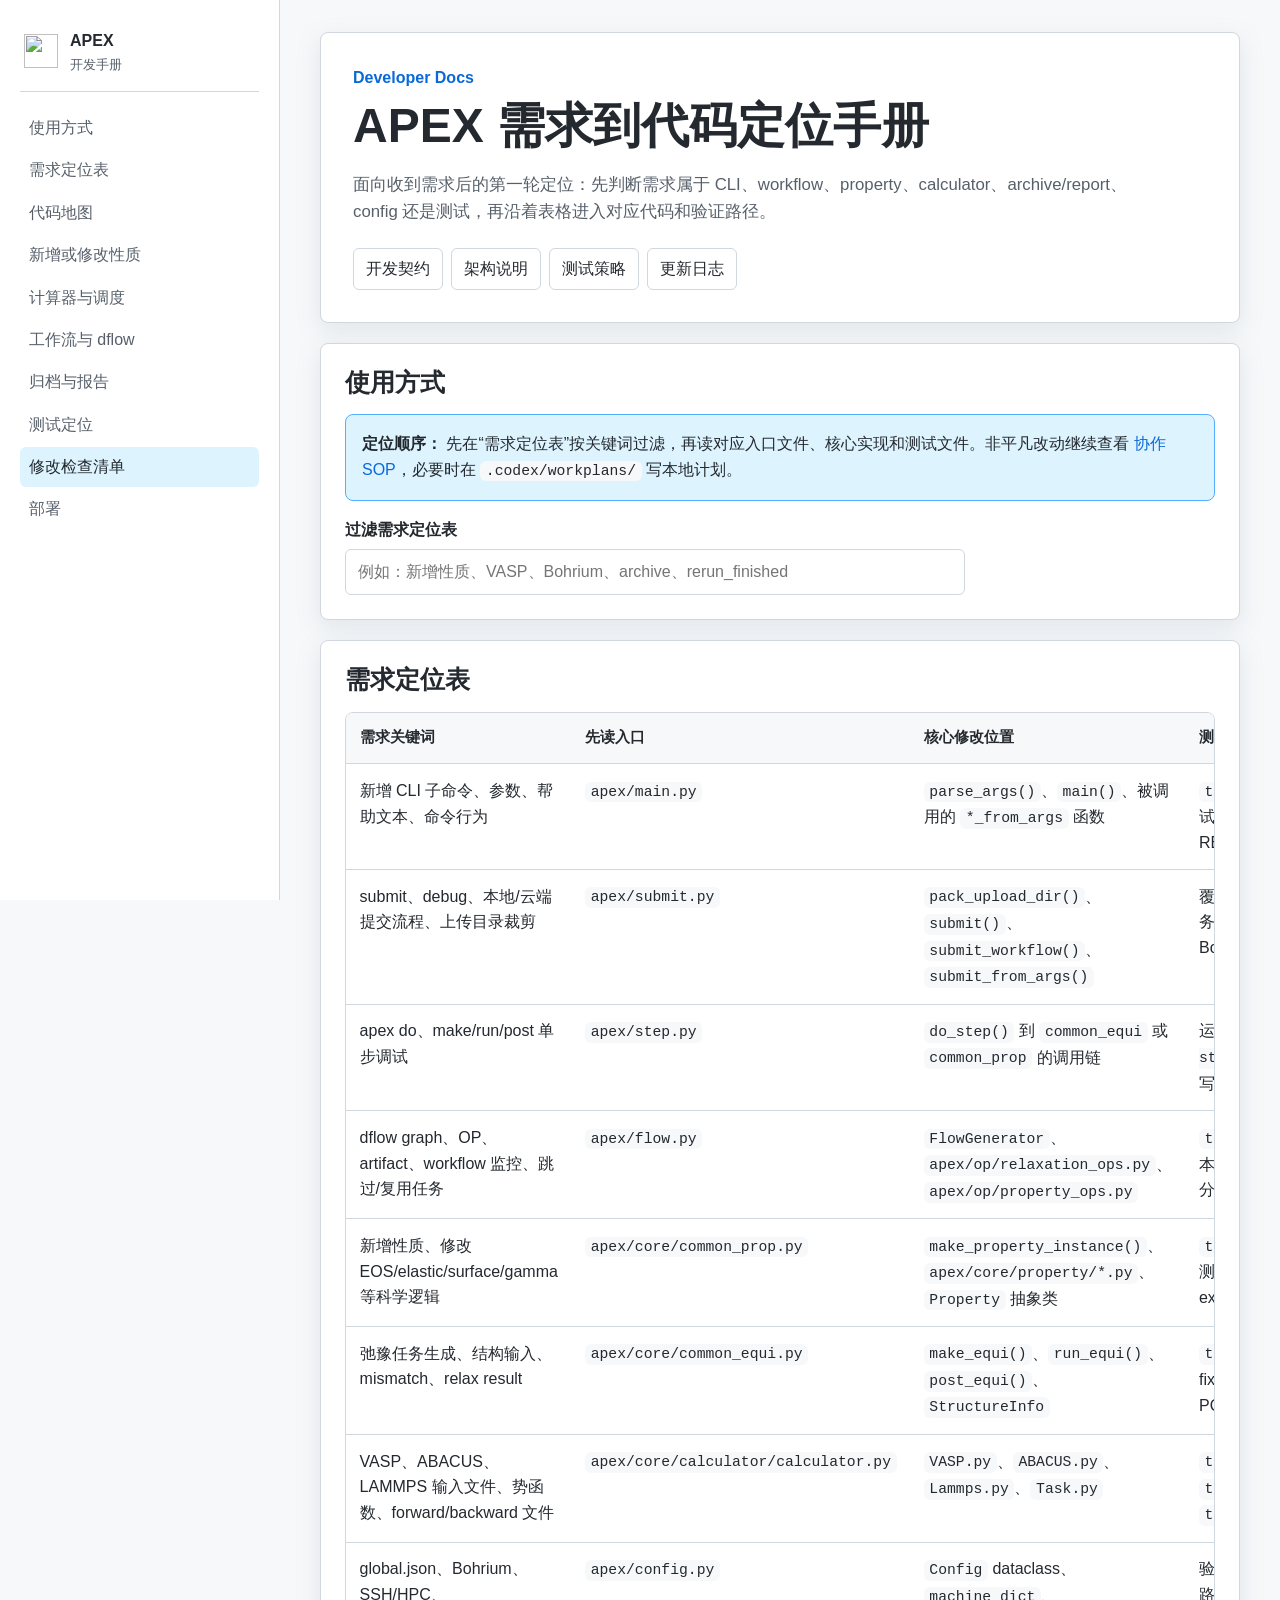
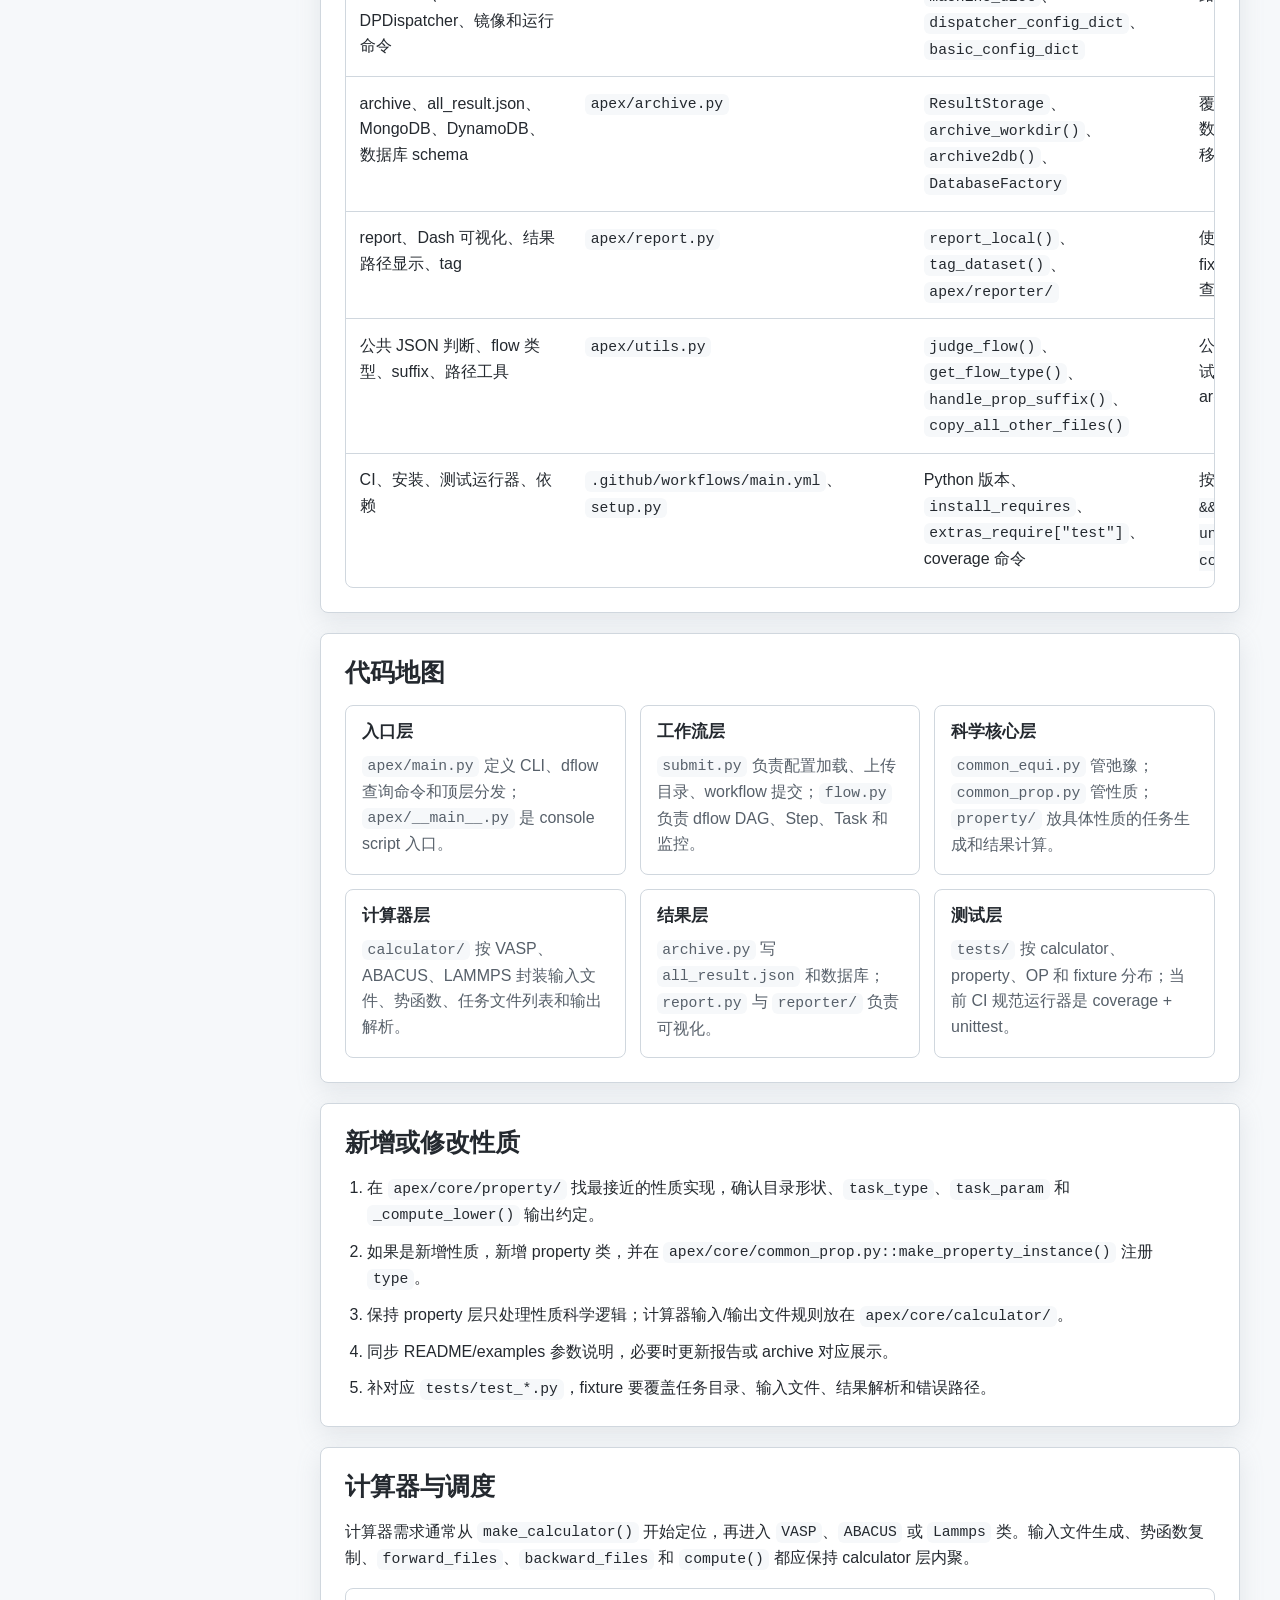
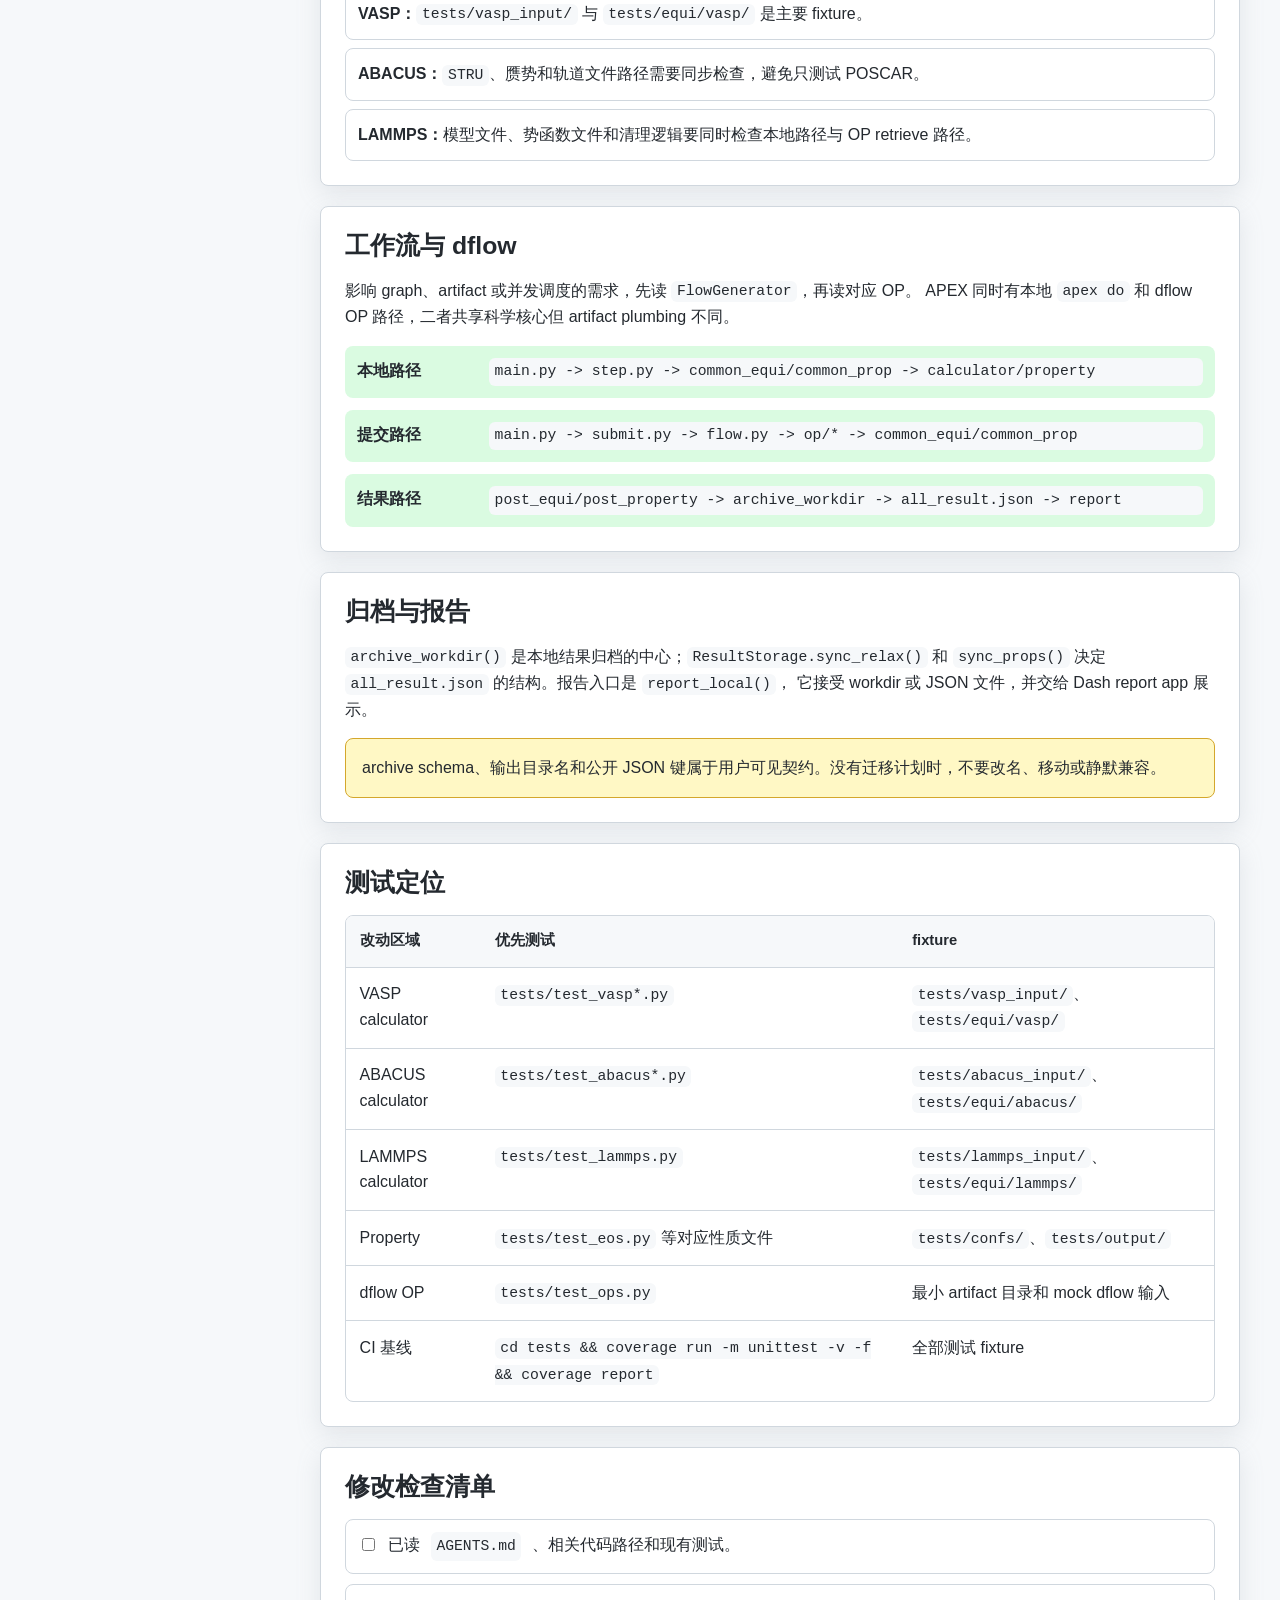
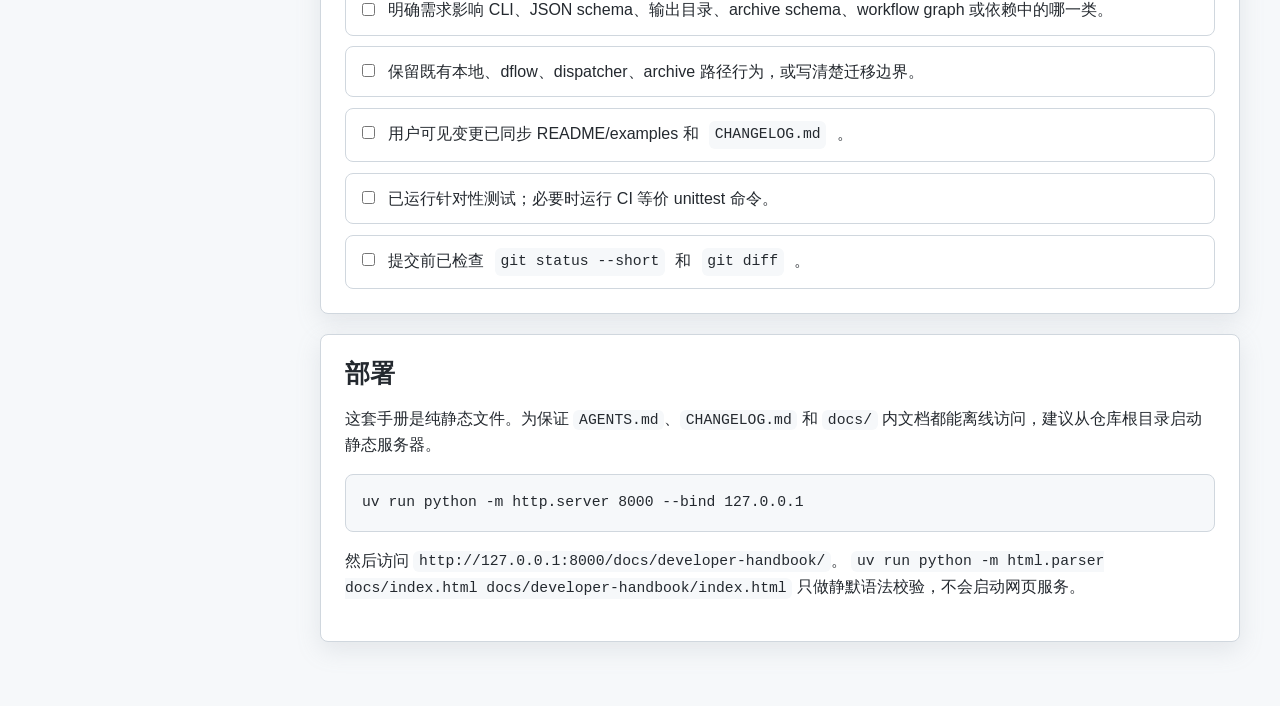
==== docs/developer-handbook/index.html @ 78f1258a "docs: add developer handbook" ====
<!doctype html>
<html lang="zh-CN">
  <head>
    <meta charset="utf-8">
    <meta name="viewport" content="width=device-width, initial-scale=1">
    <title>APEX 开发手册</title>
    <meta name="description" content="面向 APEX 贡献者的需求定位、代码地图和验证手册。">
    <link rel="stylesheet" href="./styles.css">
  </head>
  <body>
    <div class="layout">
      <aside class="sidebar" aria-label="文档导航">
        <a class="brand" href="#top" aria-label="APEX 开发手册首页">
          <img src="../images/logo.png" alt="" class="brand-logo">
          <span>
            <strong>APEX</strong>
            <small>开发手册</small>
          </span>
        </a>
        <nav class="nav">
          <a href="#how-to-use">使用方式</a>
          <a href="#request-router">需求定位表</a>
          <a href="#code-map">代码地图</a>
          <a href="#property-workflow">新增或修改性质</a>
          <a href="#calculator-workflow">计算器与调度</a>
          <a href="#flow-workflow">工作流与 dflow</a>
          <a href="#archive-report">归档与报告</a>
          <a href="#tests">测试定位</a>
          <a href="#change-checklist">修改检查清单</a>
          <a href="#deploy">部署</a>
        </nav>
      </aside>

      <main id="top" class="content">
        <header class="page-header">
          <p class="eyebrow">Developer Docs</p>
          <h1>APEX 需求到代码定位手册</h1>
          <p class="lead">
            面向收到需求后的第一轮定位：先判断需求属于 CLI、workflow、property、calculator、archive/report、
            config 还是测试，再沿着表格进入对应代码和验证路径。
          </p>
          <div class="quick-links" aria-label="常用入口">
            <a href="../../AGENTS.md">开发契约</a>
            <a href="../development/architecture.md">架构说明</a>
            <a href="../development/testing.md">测试策略</a>
            <a href="../../CHANGELOG.md">更新日志</a>
          </div>
        </header>

        <section id="how-to-use" class="section">
          <h2>使用方式</h2>
          <div class="callout">
            <strong>定位顺序：</strong>
            先在“需求定位表”按关键词过滤，再读对应入口文件、核心实现和测试文件。非平凡改动继续查看
            <a href="../development/collaboration-sop.md">协作 SOP</a>，必要时在 <code>.codex/workplans/</code> 写本地计划。
          </div>
          <div class="search-row">
            <label for="router-search">过滤需求定位表</label>
            <input id="router-search" type="search" placeholder="例如：新增性质、VASP、Bohrium、archive、rerun_finished">
          </div>
        </section>

        <section id="request-router" class="section">
          <h2>需求定位表</h2>
          <div class="table-wrap">
            <table id="router-table">
              <thead>
                <tr>
                  <th>需求关键词</th>
                  <th>先读入口</th>
                  <th>核心修改位置</th>
                  <th>测试与证据</th>
                </tr>
              </thead>
              <tbody>
                <tr>
                  <td>新增 CLI 子命令、参数、帮助文本、命令行为</td>
                  <td><code>apex/main.py</code></td>
                  <td><code>parse_args()</code>、<code>main()</code>、被调用的 <code>*_from_args</code> 函数</td>
                  <td><code>tests/</code> 中补解析和行为测试；用户可见变化同步 README 与 CHANGELOG</td>
                </tr>
                <tr>
                  <td>submit、debug、本地/云端提交流程、上传目录裁剪</td>
                  <td><code>apex/submit.py</code></td>
                  <td><code>pack_upload_dir()</code>、<code>submit()</code>、<code>submit_workflow()</code>、<code>submit_from_args()</code></td>
                  <td>覆盖目录形状、跳过已完成任务、上传排除文件；避免真实 Bohrium 除非明确授权</td>
                </tr>
                <tr>
                  <td>apex do、make/run/post 单步调试</td>
                  <td><code>apex/step.py</code></td>
                  <td><code>do_step()</code> 到 <code>common_equi</code> 或 <code>common_prop</code> 的调用链</td>
                  <td>运行前后检查 <code>git status</code>，因为本地步骤可能写入测试 fixture 目录</td>
                </tr>
                <tr>
                  <td>dflow graph、OP、artifact、workflow 监控、跳过/复用任务</td>
                  <td><code>apex/flow.py</code></td>
                  <td><code>FlowGenerator</code>、<code>apex/op/relaxation_ops.py</code>、<code>apex/op/property_ops.py</code></td>
                  <td><code>tests/test_ops.py</code> 以及本地 debug 与 dflow OP 路径分别验证</td>
                </tr>
                <tr>
                  <td>新增性质、修改 EOS/elastic/surface/gamma 等科学逻辑</td>
                  <td><code>apex/core/common_prop.py</code></td>
                  <td><code>make_property_instance()</code>、<code>apex/core/property/*.py</code>、<code>Property</code> 抽象类</td>
                  <td><code>tests/test_*.py</code> 对应性质测试；同步参数文档和 examples</td>
                </tr>
                <tr>
                  <td>弛豫任务生成、结构输入、mismatch、relax result</td>
                  <td><code>apex/core/common_equi.py</code></td>
                  <td><code>make_equi()</code>、<code>run_equi()</code>、<code>post_equi()</code>、<code>StructureInfo</code></td>
                  <td><code>tests/test_*_equi*.py</code>；fixture 需要接近真实 POSCAR/STRU/OUTCAR/log</td>
                </tr>
                <tr>
                  <td>VASP、ABACUS、LAMMPS 输入文件、势函数、forward/backward 文件</td>
                  <td><code>apex/core/calculator/calculator.py</code></td>
                  <td><code>VASP.py</code>、<code>ABACUS.py</code>、<code>Lammps.py</code>、<code>Task.py</code></td>
                  <td><code>tests/test_vasp*.py</code>、<code>tests/test_abacus*.py</code>、<code>tests/test_lammps.py</code></td>
                </tr>
                <tr>
                  <td>global.json、Bohrium、SSH/HPC、DPDispatcher、镜像和运行命令</td>
                  <td><code>apex/config.py</code></td>
                  <td><code>Config</code> dataclass、<code>machine_dict</code>、<code>dispatcher_config_dict</code>、<code>basic_config_dict</code></td>
                  <td>验证配置加载、默认值和错误路径；示例配置只能放占位符</td>
                </tr>
                <tr>
                  <td>archive、all_result.json、MongoDB、DynamoDB、数据库 schema</td>
                  <td><code>apex/archive.py</code></td>
                  <td><code>ResultStorage</code>、<code>archive_workdir()</code>、<code>archive2db()</code>、<code>DatabaseFactory</code></td>
                  <td>覆盖 local archive 和数据库参数分支；schema 改动需要迁移说明</td>
                </tr>
                <tr>
                  <td>report、Dash 可视化、结果路径显示、tag</td>
                  <td><code>apex/report.py</code></td>
                  <td><code>report_local()</code>、<code>tag_dataset()</code>、<code>apex/reporter/</code></td>
                  <td>使用最小 <code>all_result.json</code> fixture 验证；UI 变化需要手动查看</td>
                </tr>
                <tr>
                  <td>公共 JSON 判断、flow 类型、suffix、路径工具</td>
                  <td><code>apex/utils.py</code></td>
                  <td><code>judge_flow()</code>、<code>get_flow_type()</code>、<code>handle_prop_suffix()</code>、<code>copy_all_other_files()</code></td>
                  <td>公共 helper 改动要补交叉测试，避免影响 submit、do、archive 多条路径</td>
                </tr>
                <tr>
                  <td>CI、安装、测试运行器、依赖</td>
                  <td><code>.github/workflows/main.yml</code>、<code>setup.py</code></td>
                  <td>Python 版本、<code>install_requires</code>、<code>extras_require["test"]</code>、coverage 命令</td>
                  <td>按 CI 命令验证：<code>cd tests && coverage run -m unittest -v -f && coverage report</code></td>
                </tr>
              </tbody>
            </table>
          </div>
        </section>

        <section id="code-map" class="section">
          <h2>代码地图</h2>
          <div class="grid">
            <article class="panel">
              <h3>入口层</h3>
              <p><code>apex/main.py</code> 定义 CLI、dflow 查询命令和顶层分发；<code>apex/__main__.py</code> 是 console script 入口。</p>
            </article>
            <article class="panel">
              <h3>工作流层</h3>
              <p><code>submit.py</code> 负责配置加载、上传目录、workflow 提交；<code>flow.py</code> 负责 dflow DAG、Step、Task 和监控。</p>
            </article>
            <article class="panel">
              <h3>科学核心层</h3>
              <p><code>common_equi.py</code> 管弛豫；<code>common_prop.py</code> 管性质；<code>property/</code> 放具体性质的任务生成和结果计算。</p>
            </article>
            <article class="panel">
              <h3>计算器层</h3>
              <p><code>calculator/</code> 按 VASP、ABACUS、LAMMPS 封装输入文件、势函数、任务文件列表和输出解析。</p>
            </article>
            <article class="panel">
              <h3>结果层</h3>
              <p><code>archive.py</code> 写 <code>all_result.json</code> 和数据库；<code>report.py</code> 与 <code>reporter/</code> 负责可视化。</p>
            </article>
            <article class="panel">
              <h3>测试层</h3>
              <p><code>tests/</code> 按 calculator、property、OP 和 fixture 分布；当前 CI 规范运行器是 coverage + unittest。</p>
            </article>
          </div>
        </section>

        <section id="property-workflow" class="section">
          <h2>新增或修改性质</h2>
          <ol class="steps">
            <li>在 <code>apex/core/property/</code> 找最接近的性质实现，确认目录形状、<code>task_type</code>、<code>task_param</code> 和 <code>_compute_lower()</code> 输出约定。</li>
            <li>如果是新增性质，新增 property 类，并在 <code>apex/core/common_prop.py::make_property_instance()</code> 注册 <code>type</code>。</li>
            <li>保持 property 层只处理性质科学逻辑；计算器输入/输出文件规则放在 <code>apex/core/calculator/</code>。</li>
            <li>同步 README/examples 参数说明，必要时更新报告或 archive 对应展示。</li>
            <li>补对应 <code>tests/test_*.py</code>，fixture 要覆盖任务目录、输入文件、结果解析和错误路径。</li>
          </ol>
        </section>

        <section id="calculator-workflow" class="section">
          <h2>计算器与调度</h2>
          <p>
            计算器需求通常从 <code>make_calculator()</code> 开始定位，再进入 <code>VASP</code>、<code>ABACUS</code> 或
            <code>Lammps</code> 类。输入文件生成、势函数复制、<code>forward_files</code>、<code>backward_files</code> 和
            <code>compute()</code> 都应保持 calculator 层内聚。
          </p>
          <div class="note-list">
            <p><strong>VASP：</strong><code>tests/vasp_input/</code> 与 <code>tests/equi/vasp/</code> 是主要 fixture。</p>
            <p><strong>ABACUS：</strong><code>STRU</code>、赝势和轨道文件路径需要同步检查，避免只测试 POSCAR。</p>
            <p><strong>LAMMPS：</strong>模型文件、势函数文件和清理逻辑要同时检查本地路径与 OP retrieve 路径。</p>
          </div>
        </section>

        <section id="flow-workflow" class="section">
          <h2>工作流与 dflow</h2>
          <p>
            影响 graph、artifact 或并发调度的需求，先读 <code>FlowGenerator</code>，再读对应 OP。
            APEX 同时有本地 <code>apex do</code> 和 dflow OP 路径，二者共享科学核心但 artifact plumbing 不同。
          </p>
          <div class="flow-lines">
            <div><span>本地路径</span><code>main.py -> step.py -> common_equi/common_prop -> calculator/property</code></div>
            <div><span>提交路径</span><code>main.py -> submit.py -> flow.py -> op/* -> common_equi/common_prop</code></div>
            <div><span>结果路径</span><code>post_equi/post_property -> archive_workdir -> all_result.json -> report</code></div>
          </div>
        </section>

        <section id="archive-report" class="section">
          <h2>归档与报告</h2>
          <p>
            <code>archive_workdir()</code> 是本地结果归档的中心；<code>ResultStorage.sync_relax()</code> 和
            <code>sync_props()</code> 决定 <code>all_result.json</code> 的结构。报告入口是 <code>report_local()</code>，
            它接受 workdir 或 JSON 文件，并交给 Dash report app 展示。
          </p>
          <div class="callout warning">
            archive schema、输出目录名和公开 JSON 键属于用户可见契约。没有迁移计划时，不要改名、移动或静默兼容。
          </div>
        </section>

        <section id="tests" class="section">
          <h2>测试定位</h2>
          <div class="table-wrap">
            <table>
              <thead>
                <tr>
                  <th>改动区域</th>
                  <th>优先测试</th>
                  <th>fixture</th>
                </tr>
              </thead>
              <tbody>
                <tr>
                  <td>VASP calculator</td>
                  <td><code>tests/test_vasp*.py</code></td>
                  <td><code>tests/vasp_input/</code>、<code>tests/equi/vasp/</code></td>
                </tr>
                <tr>
                  <td>ABACUS calculator</td>
                  <td><code>tests/test_abacus*.py</code></td>
                  <td><code>tests/abacus_input/</code>、<code>tests/equi/abacus/</code></td>
                </tr>
                <tr>
                  <td>LAMMPS calculator</td>
                  <td><code>tests/test_lammps.py</code></td>
                  <td><code>tests/lammps_input/</code>、<code>tests/equi/lammps/</code></td>
                </tr>
                <tr>
                  <td>Property</td>
                  <td><code>tests/test_eos.py</code> 等对应性质文件</td>
                  <td><code>tests/confs/</code>、<code>tests/output/</code></td>
                </tr>
                <tr>
                  <td>dflow OP</td>
                  <td><code>tests/test_ops.py</code></td>
                  <td>最小 artifact 目录和 mock dflow 输入</td>
                </tr>
                <tr>
                  <td>CI 基线</td>
                  <td><code>cd tests && coverage run -m unittest -v -f && coverage report</code></td>
                  <td>全部测试 fixture</td>
                </tr>
              </tbody>
            </table>
          </div>
        </section>

        <section id="change-checklist" class="section">
          <h2>修改检查清单</h2>
          <div class="checklist">
            <label><input type="checkbox"> 已读 <code>AGENTS.md</code>、相关代码路径和现有测试。</label>
            <label><input type="checkbox"> 明确需求影响 CLI、JSON schema、输出目录、archive schema、workflow graph 或依赖中的哪一类。</label>
            <label><input type="checkbox"> 保留既有本地、dflow、dispatcher、archive 路径行为，或写清楚迁移边界。</label>
            <label><input type="checkbox"> 用户可见变更已同步 README/examples 和 <code>CHANGELOG.md</code>。</label>
            <label><input type="checkbox"> 已运行针对性测试；必要时运行 CI 等价 unittest 命令。</label>
            <label><input type="checkbox"> 提交前已检查 <code>git status --short</code> 和 <code>git diff</code>。</label>
          </div>
        </section>

        <section id="deploy" class="section">
          <h2>部署</h2>
          <p>
            这套手册是纯静态文件。为保证 <code>AGENTS.md</code>、<code>CHANGELOG.md</code>
            和 <code>docs/</code> 内文档都能离线访问，建议从仓库根目录启动静态服务器。
          </p>
          <pre><code>uv run python -m http.server 8000 --bind 127.0.0.1</code></pre>
          <p>
            然后访问 <code>http://127.0.0.1:8000/docs/developer-handbook/</code>。
            <code>uv run python -m html.parser docs/index.html docs/developer-handbook/index.html</code>
            只做静默语法校验，不会启动网页服务。
          </p>
        </section>
      </main>
    </div>
    <script src="./app.js"></script>
  </body>
</html>
---- docs/developer-handbook/styles.css ----
:root {
  color-scheme: light;
  --bg: #ffffff;
  --canvas: #f6f8fa;
  --text: #24292f;
  --muted: #57606a;
  --border: #d0d7de;
  --accent: #0969da;
  --accent-soft: #ddf4ff;
  --success-soft: #dafbe1;
  --warning-soft: #fff8c5;
  --code: #f6f8fa;
  --shadow: 0 8px 24px rgba(140, 149, 159, 0.18);
}

* {
  box-sizing: border-box;
}

html {
  scroll-behavior: smooth;
}

body {
  margin: 0;
  font-family: -apple-system, BlinkMacSystemFont, "Segoe UI", "Noto Sans SC", "PingFang SC", sans-serif;
  line-height: 1.6;
  color: var(--text);
  background: var(--canvas);
}

a {
  color: var(--accent);
  text-decoration: none;
}

a:hover {
  text-decoration: underline;
}

code {
  padding: 0.15rem 0.35rem;
  border-radius: 6px;
  font-family: ui-monospace, SFMono-Regular, "SF Mono", Consolas, "Liberation Mono", monospace;
  font-size: 0.92em;
  background: var(--code);
}

pre {
  overflow: auto;
  padding: 1rem;
  border: 1px solid var(--border);
  border-radius: 8px;
  background: var(--code);
}

pre code {
  padding: 0;
  background: transparent;
}

.layout {
  min-height: 100vh;
  display: grid;
  grid-template-columns: 280px minmax(0, 1fr);
}

.sidebar {
  position: sticky;
  top: 0;
  height: 100vh;
  padding: 1.25rem;
  border-right: 1px solid var(--border);
  background: var(--bg);
  overflow-y: auto;
}

.brand {
  display: flex;
  align-items: center;
  gap: 0.75rem;
  padding: 0.5rem 0.25rem 1rem;
  color: var(--text);
}

.brand:hover {
  text-decoration: none;
}

.brand-logo {
  width: 34px;
  height: 34px;
  object-fit: contain;
}

.brand small {
  display: block;
  color: var(--muted);
}

.nav {
  display: grid;
  gap: 0.15rem;
  border-top: 1px solid var(--border);
  padding-top: 1rem;
}

.nav a {
  display: block;
  padding: 0.45rem 0.55rem;
  border-radius: 6px;
  color: var(--muted);
}

.nav a:hover,
.nav a.active {
  color: var(--text);
  text-decoration: none;
  background: var(--accent-soft);
}

.content {
  width: min(1120px, 100%);
  padding: 2rem 2.5rem 4rem;
}

.page-header,
.section {
  border: 1px solid var(--border);
  border-radius: 8px;
  background: var(--bg);
  box-shadow: var(--shadow);
}

.page-header {
  padding: 2rem;
}

.eyebrow {
  margin: 0 0 0.35rem;
  color: var(--accent);
  font-weight: 700;
  letter-spacing: 0;
}

h1,
h2,
h3 {
  margin: 0;
  line-height: 1.25;
  letter-spacing: 0;
}

h1 {
  font-size: clamp(2rem, 4vw, 3rem);
}

h2 {
  font-size: 1.55rem;
  margin-bottom: 1rem;
}

h3 {
  font-size: 1.05rem;
}

.lead {
  max-width: 820px;
  margin: 1rem 0 0;
  color: var(--muted);
  font-size: 1.05rem;
}

.quick-links {
  display: flex;
  flex-wrap: wrap;
  gap: 0.5rem;
  margin-top: 1.35rem;
}

.quick-links a {
  padding: 0.45rem 0.75rem;
  border: 1px solid var(--border);
  border-radius: 6px;
  color: var(--text);
  background: var(--bg);
}

.quick-links a:hover {
  border-color: var(--accent);
  text-decoration: none;
}

.section {
  margin-top: 1.25rem;
  padding: 1.5rem;
}

.callout {
  padding: 1rem;
  border: 1px solid #54aeff;
  border-radius: 8px;
  background: var(--accent-soft);
}

.callout.warning {
  border-color: #d4a72c;
  background: var(--warning-soft);
}

.search-row {
  display: grid;
  gap: 0.45rem;
  max-width: 620px;
  margin-top: 1rem;
}

.search-row label {
  font-weight: 700;
}

.search-row input {
  width: 100%;
  min-height: 42px;
  padding: 0.55rem 0.75rem;
  border: 1px solid var(--border);
  border-radius: 6px;
  font: inherit;
  background: var(--bg);
}

.table-wrap {
  width: 100%;
  overflow-x: auto;
  border: 1px solid var(--border);
  border-radius: 8px;
}

table {
  width: 100%;
  border-collapse: collapse;
  min-width: 780px;
}

th,
td {
  padding: 0.85rem;
  border-bottom: 1px solid var(--border);
  text-align: left;
  vertical-align: top;
}

th {
  font-size: 0.92rem;
  background: #f6f8fa;
}

tbody tr:last-child td {
  border-bottom: 0;
}

tbody tr.hidden {
  display: none;
}

.grid {
  display: grid;
  grid-template-columns: repeat(3, minmax(0, 1fr));
  gap: 0.85rem;
}

.panel {
  padding: 1rem;
  border: 1px solid var(--border);
  border-radius: 8px;
  background: #ffffff;
}

.panel p {
  margin: 0.6rem 0 0;
  color: var(--muted);
}

.steps {
  margin: 0;
  padding-left: 1.4rem;
}

.steps li + li {
  margin-top: 0.65rem;
}

.note-list {
  display: grid;
  gap: 0.5rem;
  margin-top: 1rem;
}

.note-list p {
  margin: 0;
  padding: 0.75rem;
  border: 1px solid var(--border);
  border-radius: 8px;
  background: #ffffff;
}

.flow-lines {
  display: grid;
  gap: 0.75rem;
  margin-top: 1rem;
}

.flow-lines div {
  display: grid;
  grid-template-columns: 120px minmax(0, 1fr);
  gap: 0.75rem;
  align-items: start;
  padding: 0.75rem;
  border-radius: 8px;
  background: var(--success-soft);
}

.flow-lines span {
  font-weight: 700;
}

.checklist {
  display: grid;
  gap: 0.65rem;
}

.checklist label {
  display: flex;
  gap: 0.65rem;
  align-items: flex-start;
  padding: 0.75rem;
  border: 1px solid var(--border);
  border-radius: 8px;
  background: #ffffff;
}

.checklist input {
  margin-top: 0.35rem;
}

@media (max-width: 920px) {
  .layout {
    grid-template-columns: 1fr;
  }

  .sidebar {
    position: static;
    height: auto;
    border-right: 0;
    border-bottom: 1px solid var(--border);
  }

  .nav {
    grid-template-columns: repeat(2, minmax(0, 1fr));
  }

  .content {
    padding: 1rem;
  }

  .grid {
    grid-template-columns: 1fr;
  }

  .flow-lines div {
    grid-template-columns: 1fr;
  }
}

@media (max-width: 560px) {
  .nav {
    grid-template-columns: 1fr;
  }

  .page-header,
  .section {
    padding: 1rem;
  }

  .quick-links {
    display: grid;
  }
}
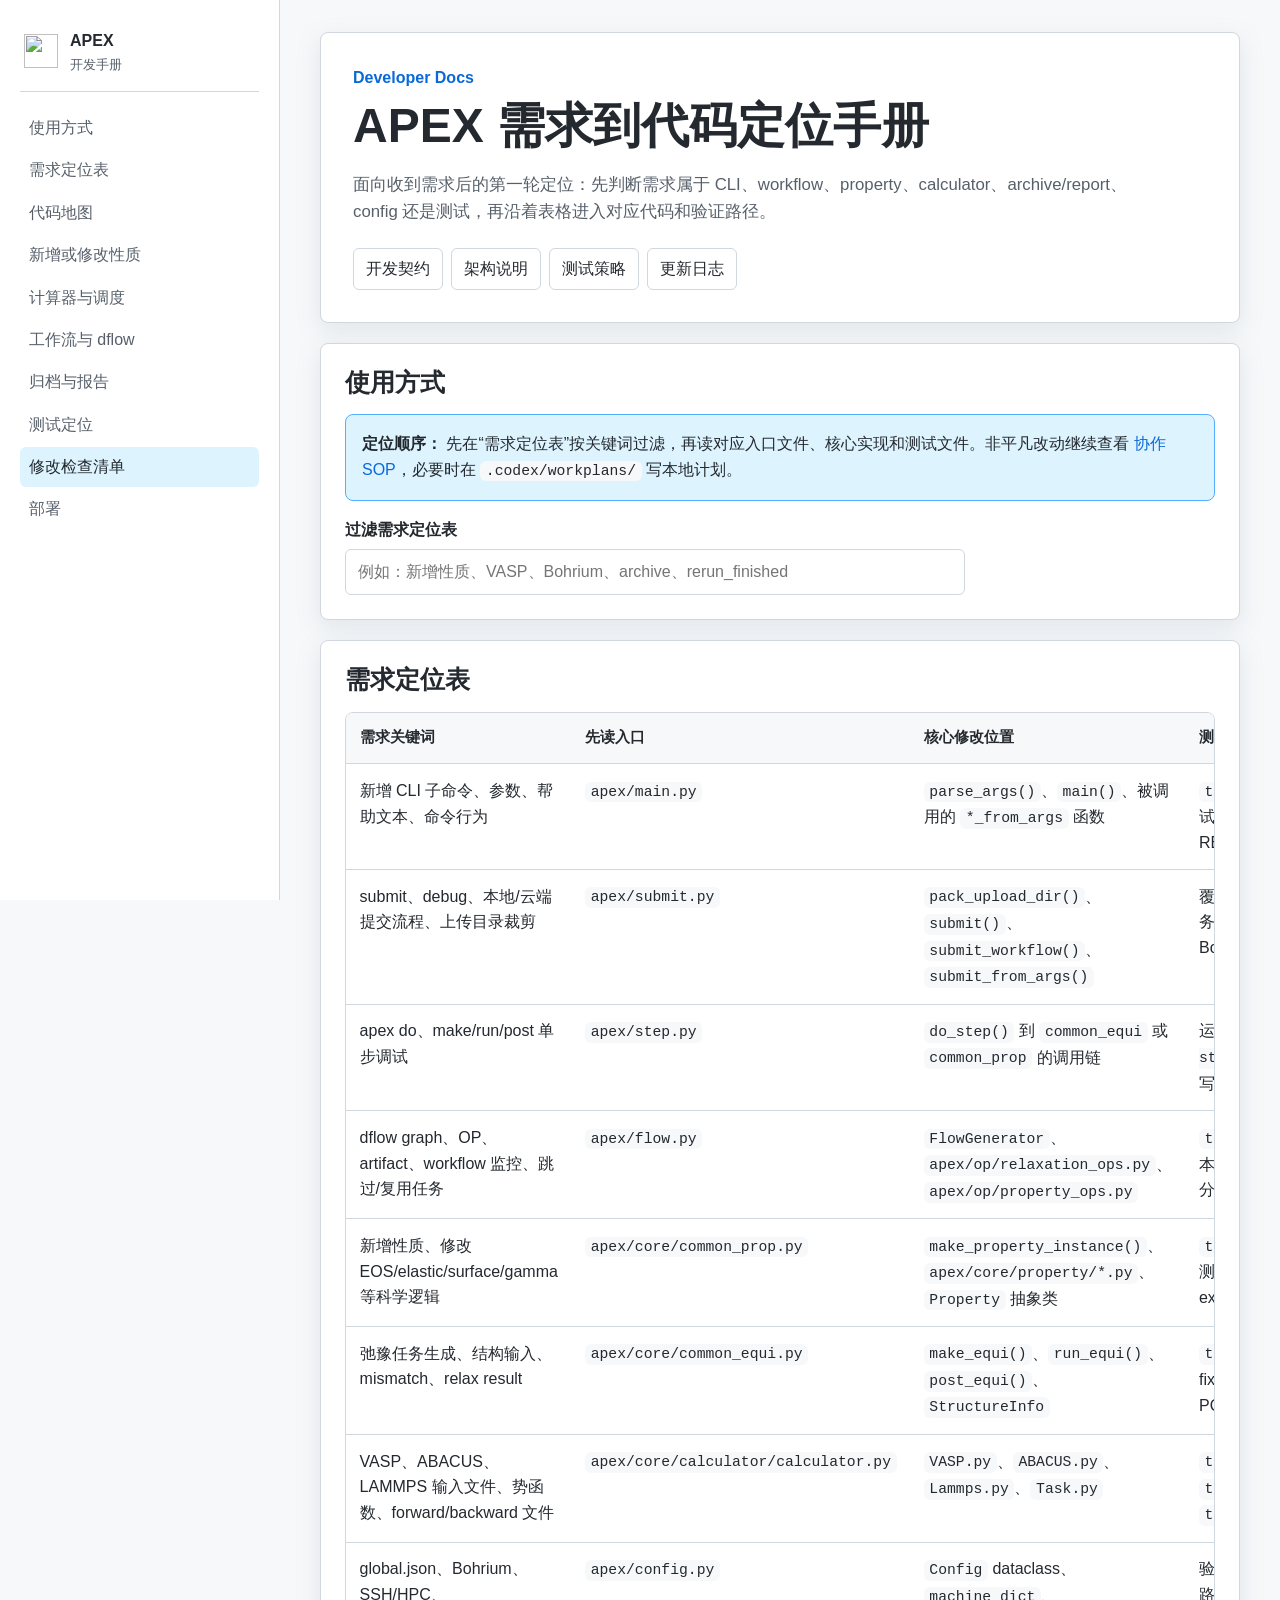
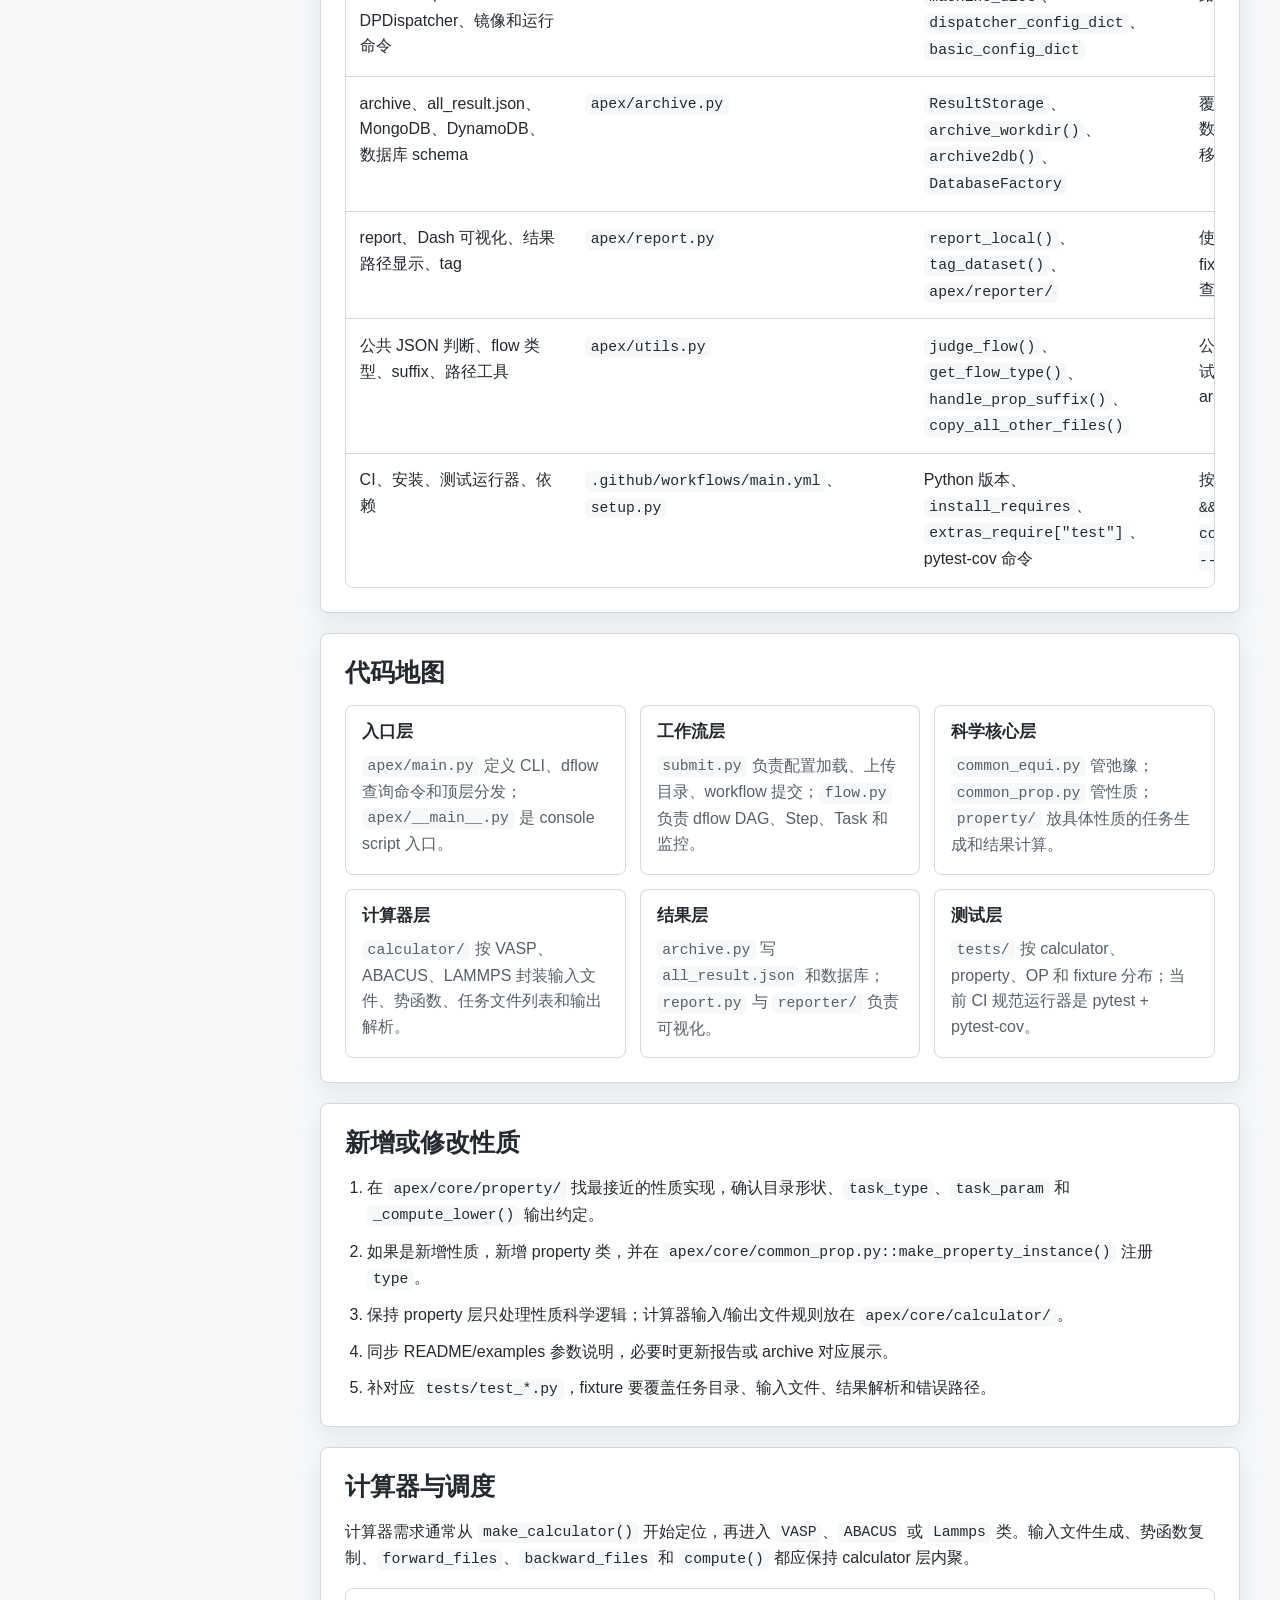
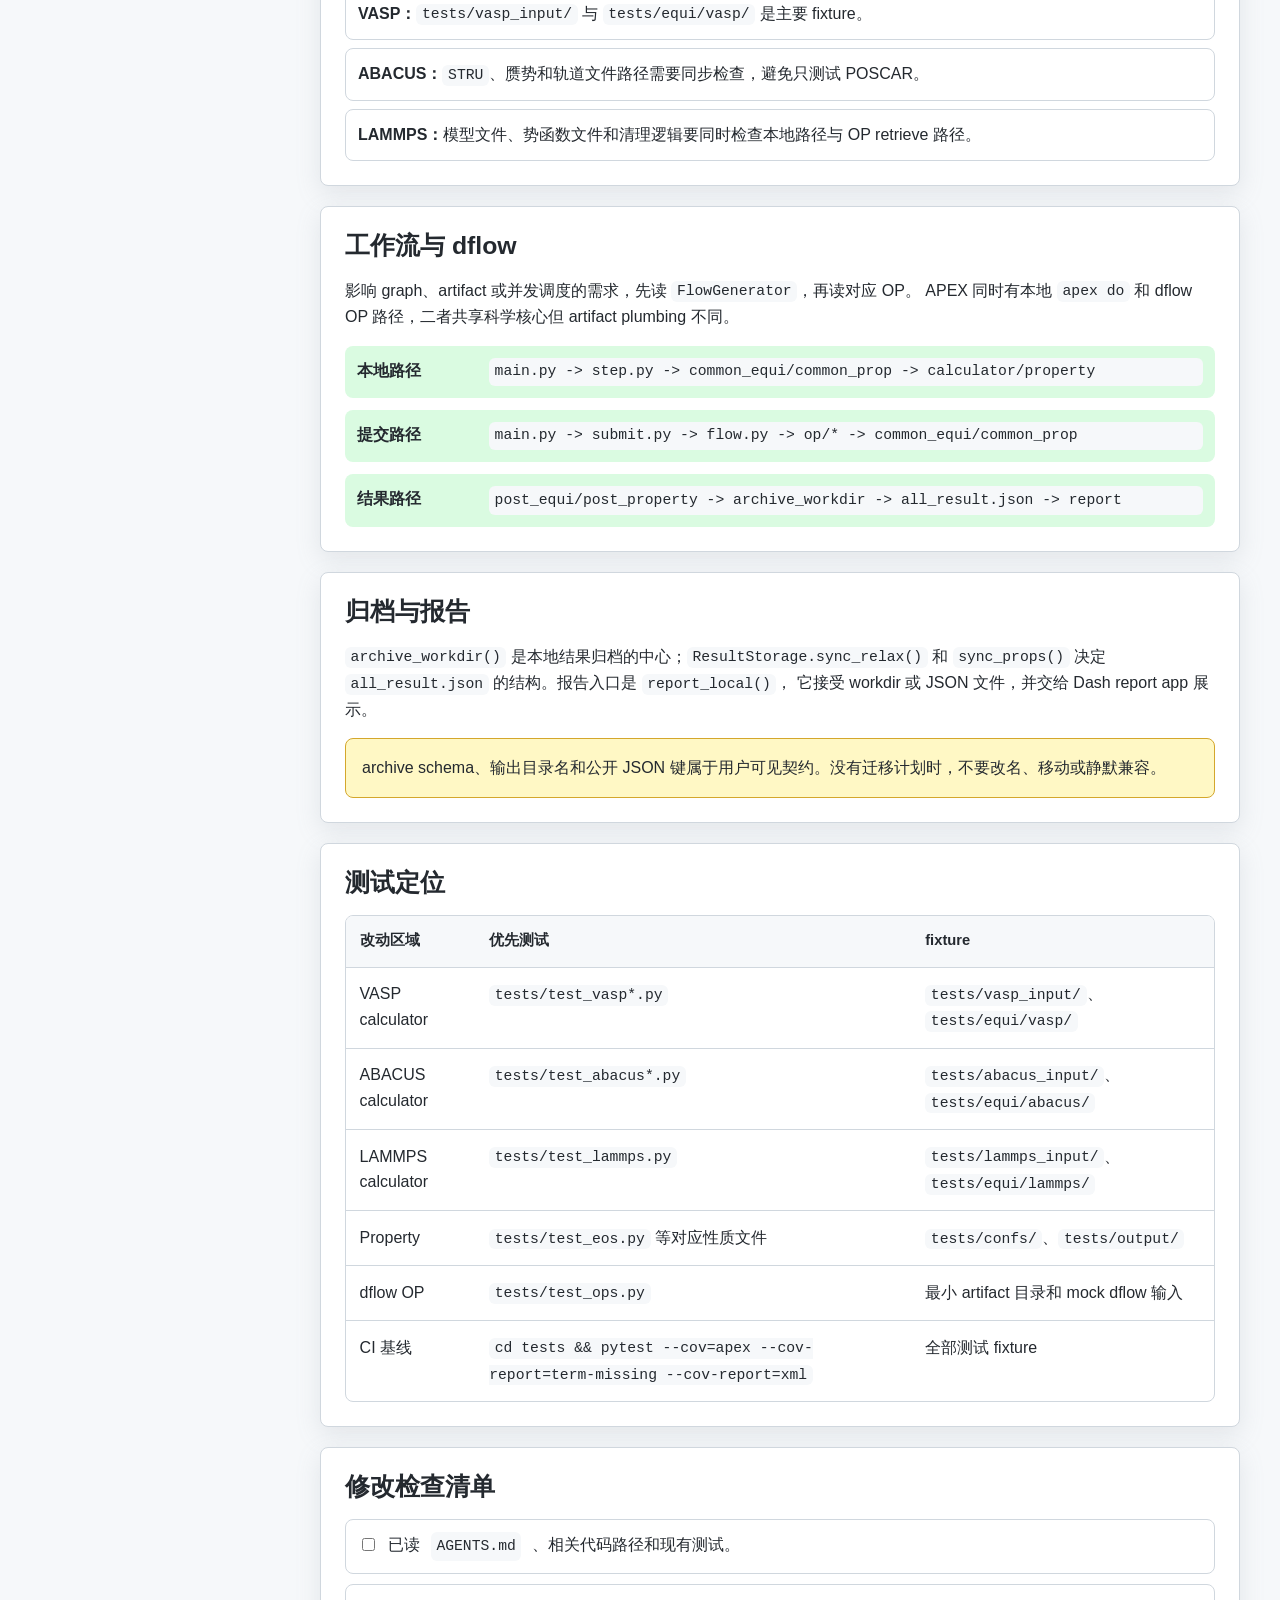
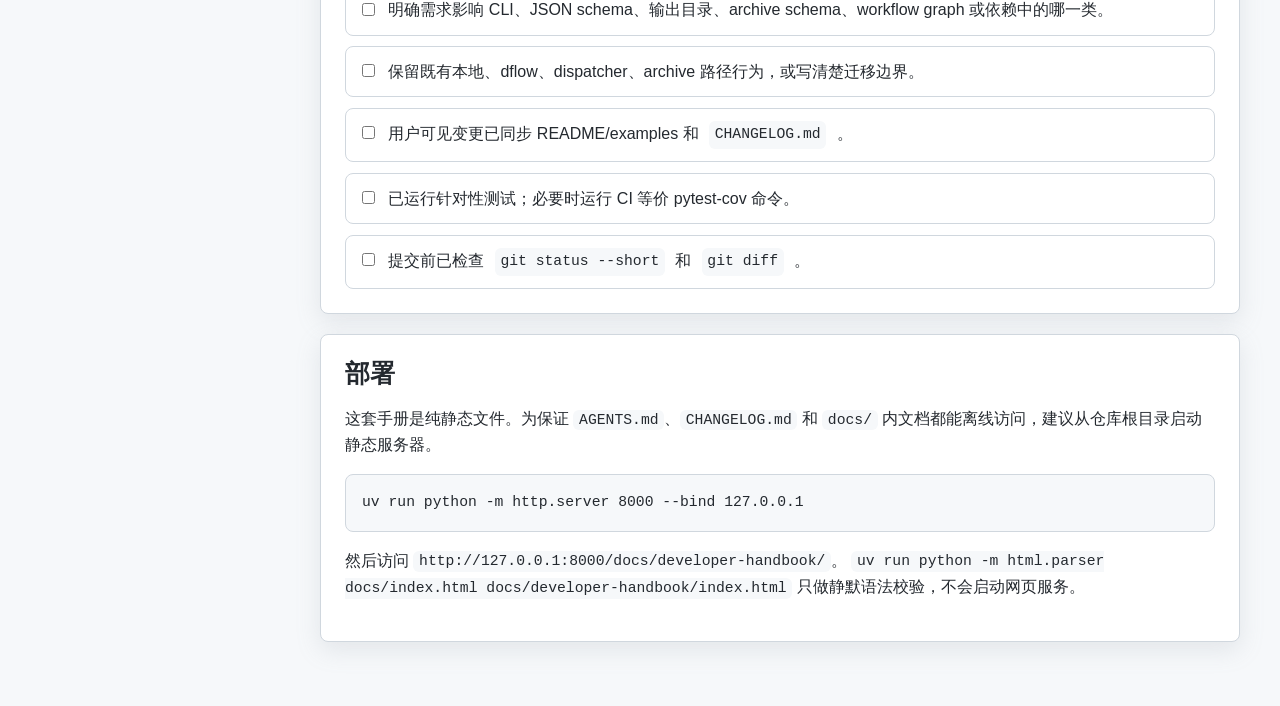
==== commit 4d3f3506: "ci: switch tests to pytest-cov" ====
--- a/docs/developer-handbook/index.html
+++ b/docs/developer-handbook/index.html
@@ -142,8 +142,8 @@
                 <tr>
                   <td>CI、安装、测试运行器、依赖</td>
                   <td><code>.github/workflows/main.yml</code>、<code>setup.py</code></td>
-                  <td>Python 版本、<code>install_requires</code>、<code>extras_require["test"]</code>、coverage 命令</td>
-                  <td>按 CI 命令验证：<code>cd tests && coverage run -m unittest -v -f && coverage report</code></td>
+                  <td>Python 版本、<code>install_requires</code>、<code>extras_require["test"]</code>、pytest-cov 命令</td>
+                  <td>按 CI 命令验证：<code>cd tests && pytest --cov=apex --cov-report=term-missing --cov-report=xml</code></td>
                 </tr>
               </tbody>
             </table>
@@ -175,7 +175,7 @@
             </article>
             <article class="panel">
               <h3>测试层</h3>
-              <p><code>tests/</code> 按 calculator、property、OP 和 fixture 分布；当前 CI 规范运行器是 coverage + unittest。</p>
+              <p><code>tests/</code> 按 calculator、property、OP 和 fixture 分布；当前 CI 规范运行器是 pytest + pytest-cov。</p>
             </article>
           </div>
         </section>
@@ -269,7 +269,7 @@
                 </tr>
                 <tr>
                   <td>CI 基线</td>
-                  <td><code>cd tests && coverage run -m unittest -v -f && coverage report</code></td>
+                  <td><code>cd tests && pytest --cov=apex --cov-report=term-missing --cov-report=xml</code></td>
                   <td>全部测试 fixture</td>
                 </tr>
               </tbody>
@@ -284,7 +284,7 @@
             <label><input type="checkbox"> 明确需求影响 CLI、JSON schema、输出目录、archive schema、workflow graph 或依赖中的哪一类。</label>
             <label><input type="checkbox"> 保留既有本地、dflow、dispatcher、archive 路径行为，或写清楚迁移边界。</label>
             <label><input type="checkbox"> 用户可见变更已同步 README/examples 和 <code>CHANGELOG.md</code>。</label>
-            <label><input type="checkbox"> 已运行针对性测试；必要时运行 CI 等价 unittest 命令。</label>
+            <label><input type="checkbox"> 已运行针对性测试；必要时运行 CI 等价 pytest-cov 命令。</label>
             <label><input type="checkbox"> 提交前已检查 <code>git status --short</code> 和 <code>git diff</code>。</label>
           </div>
         </section>
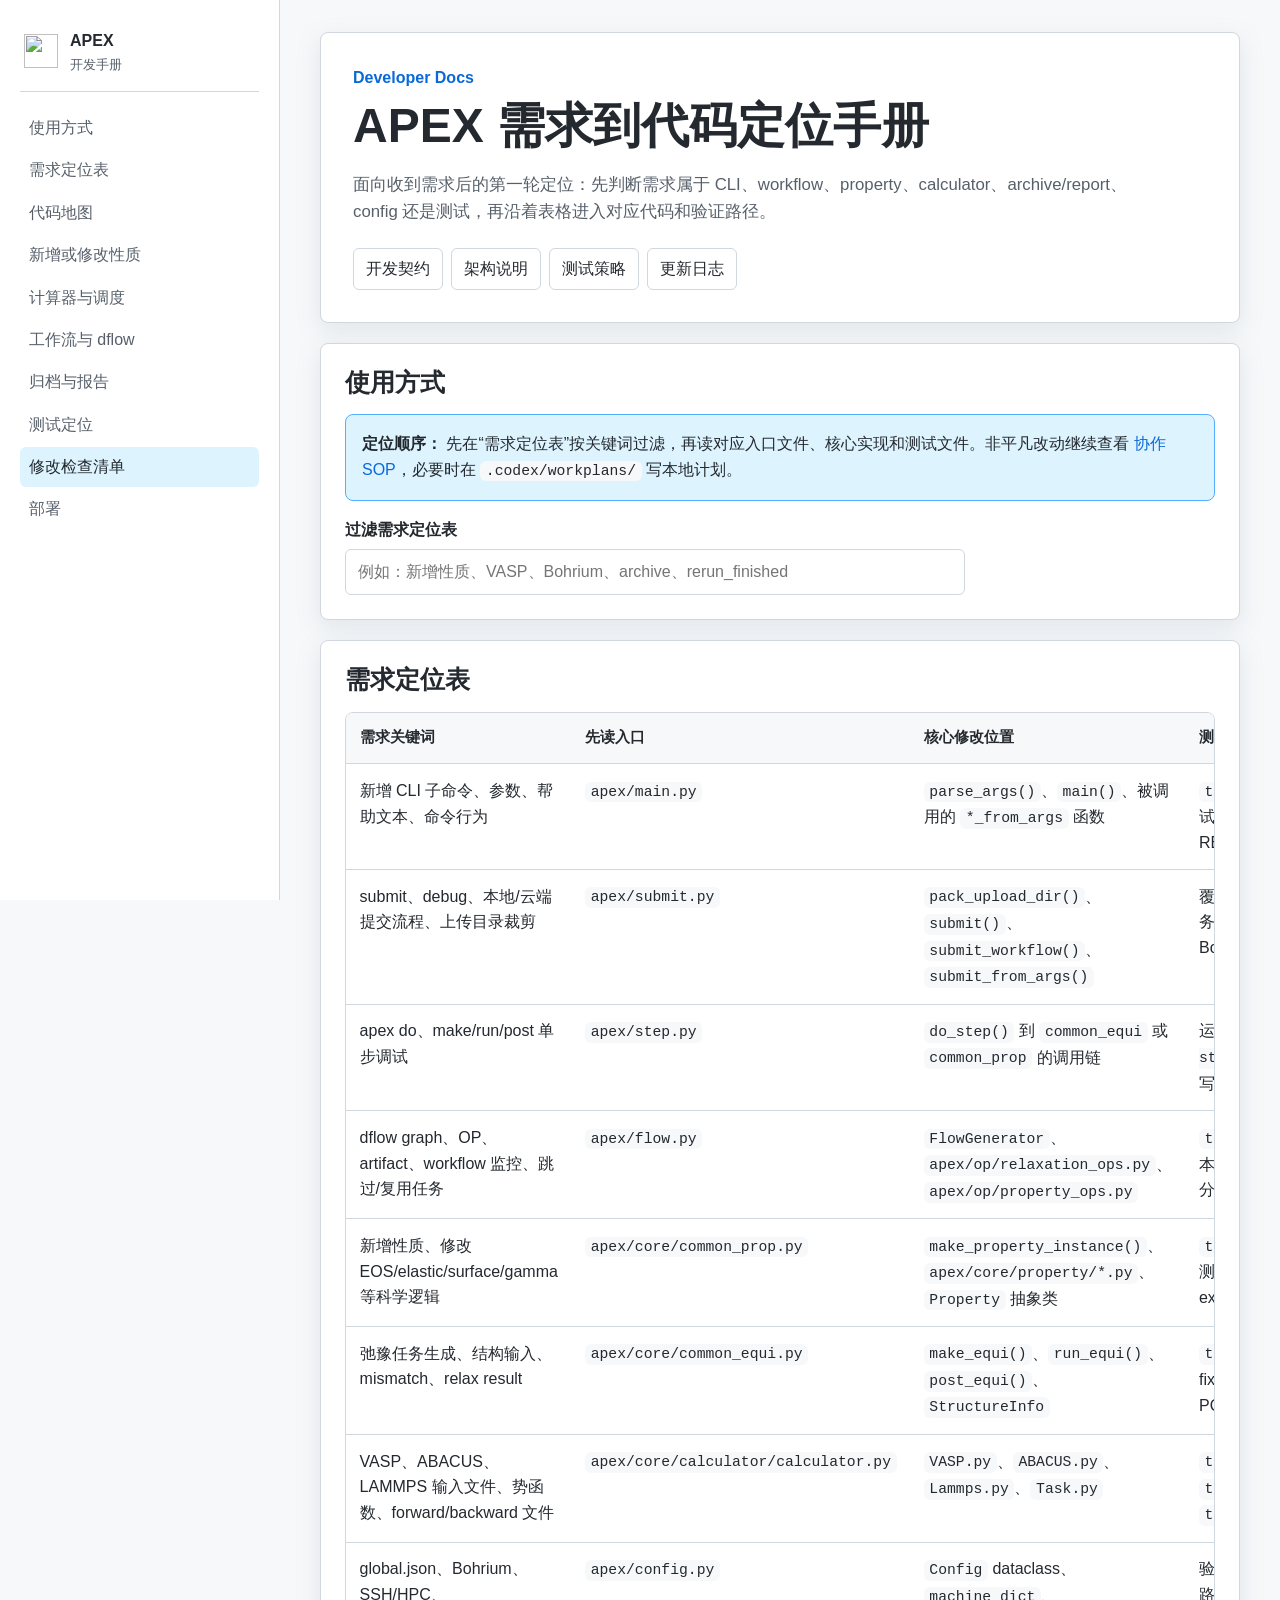
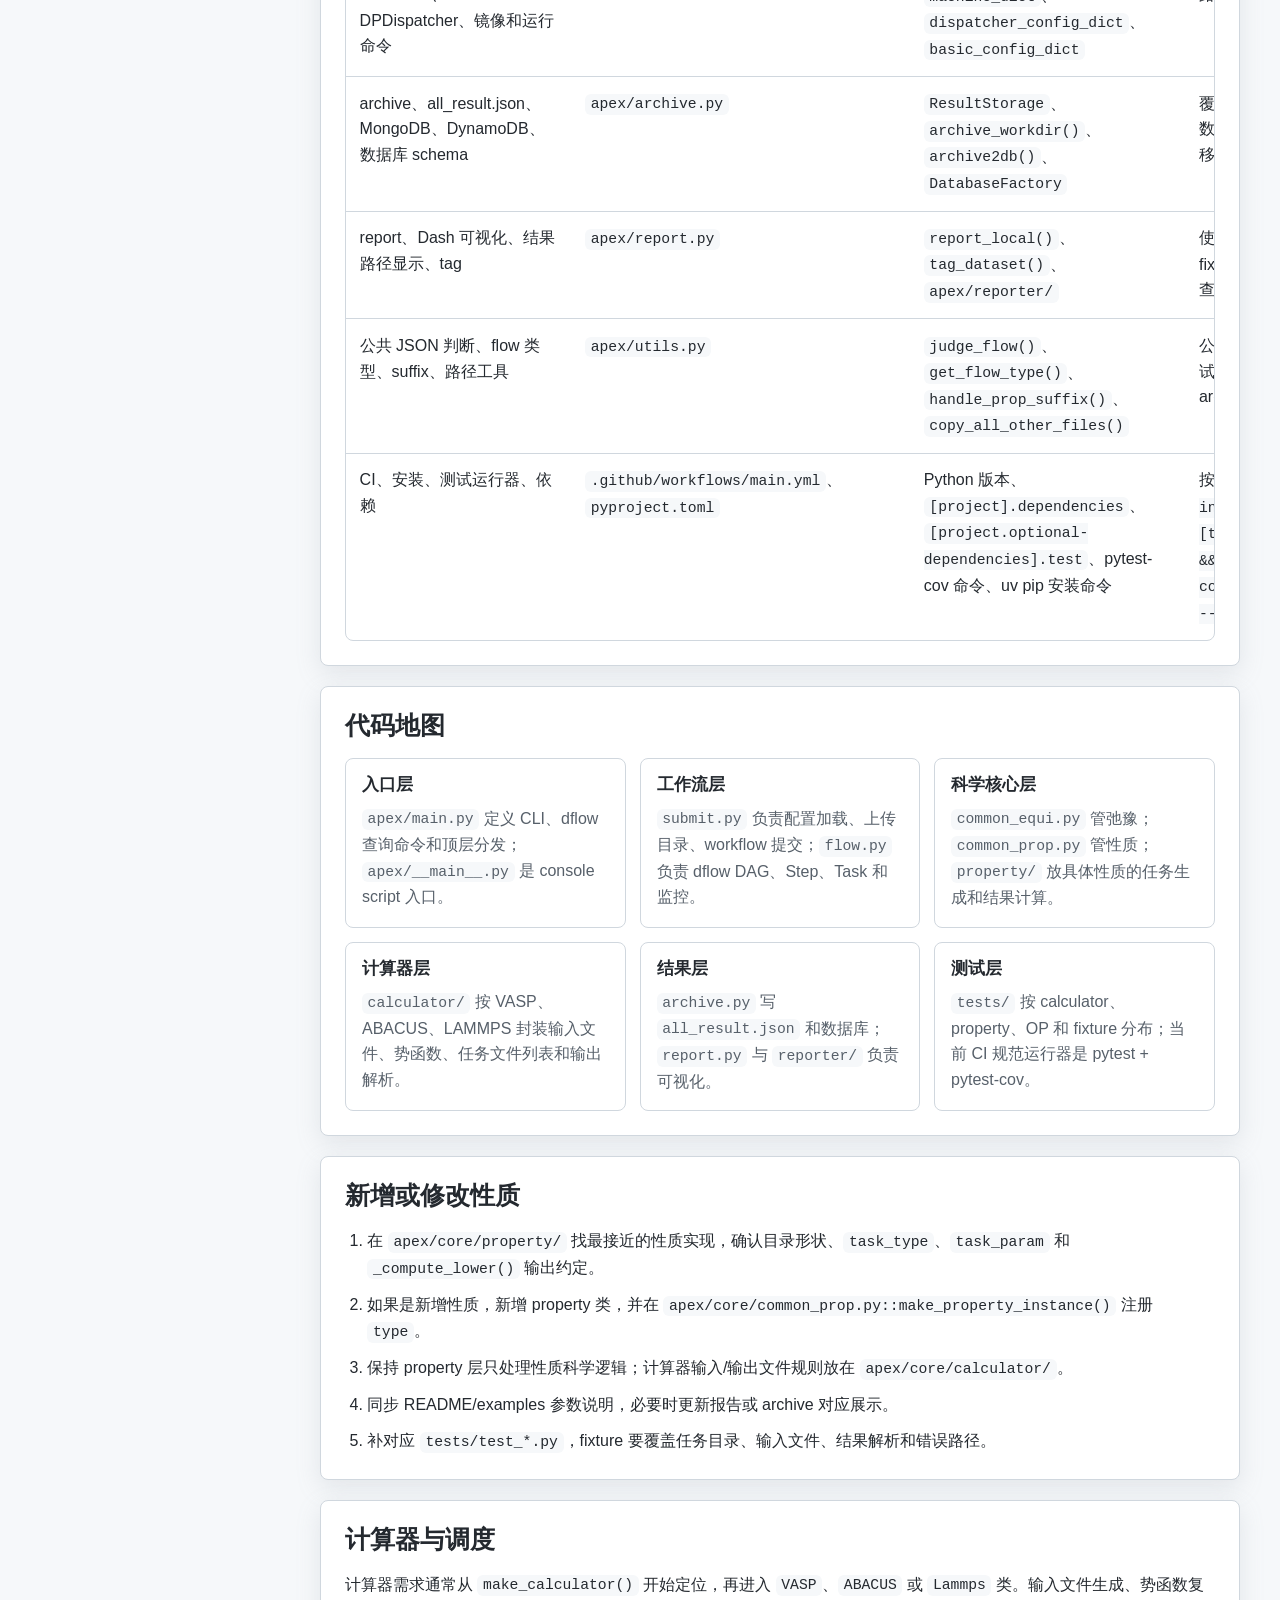
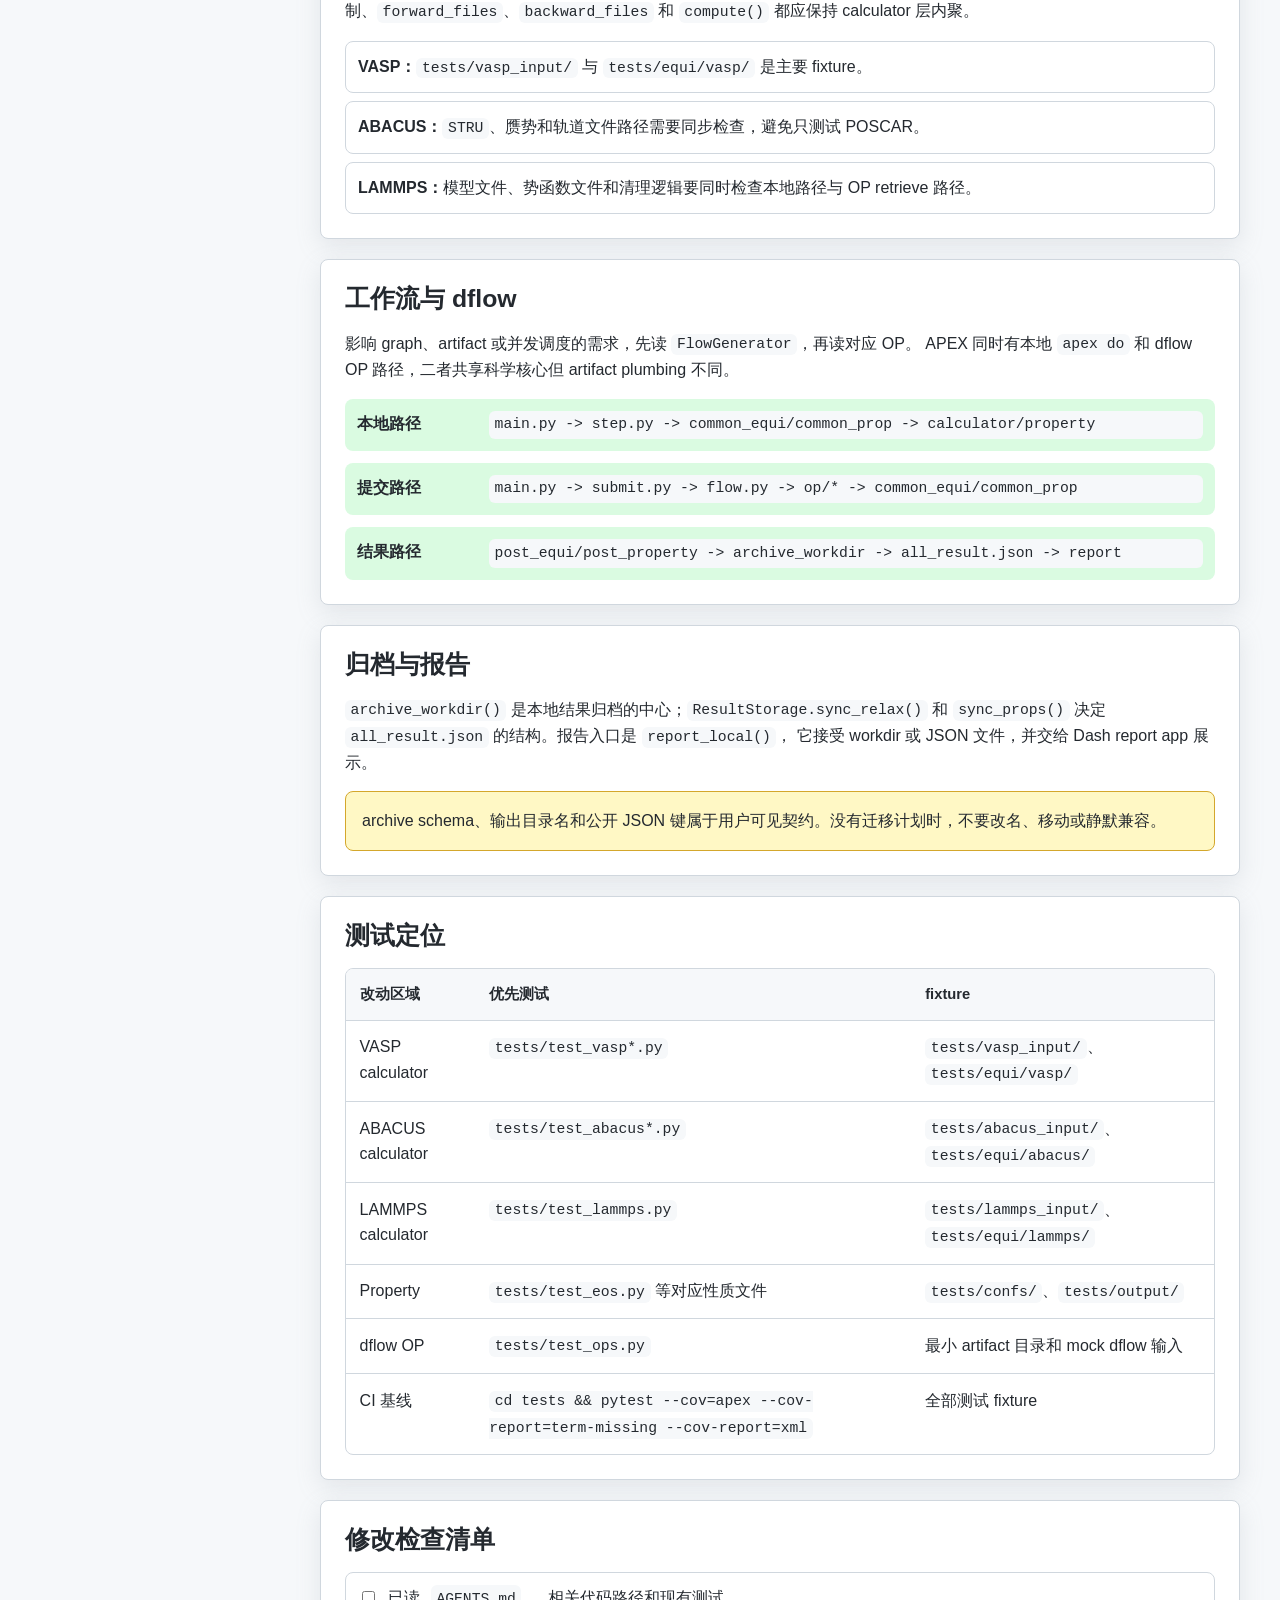
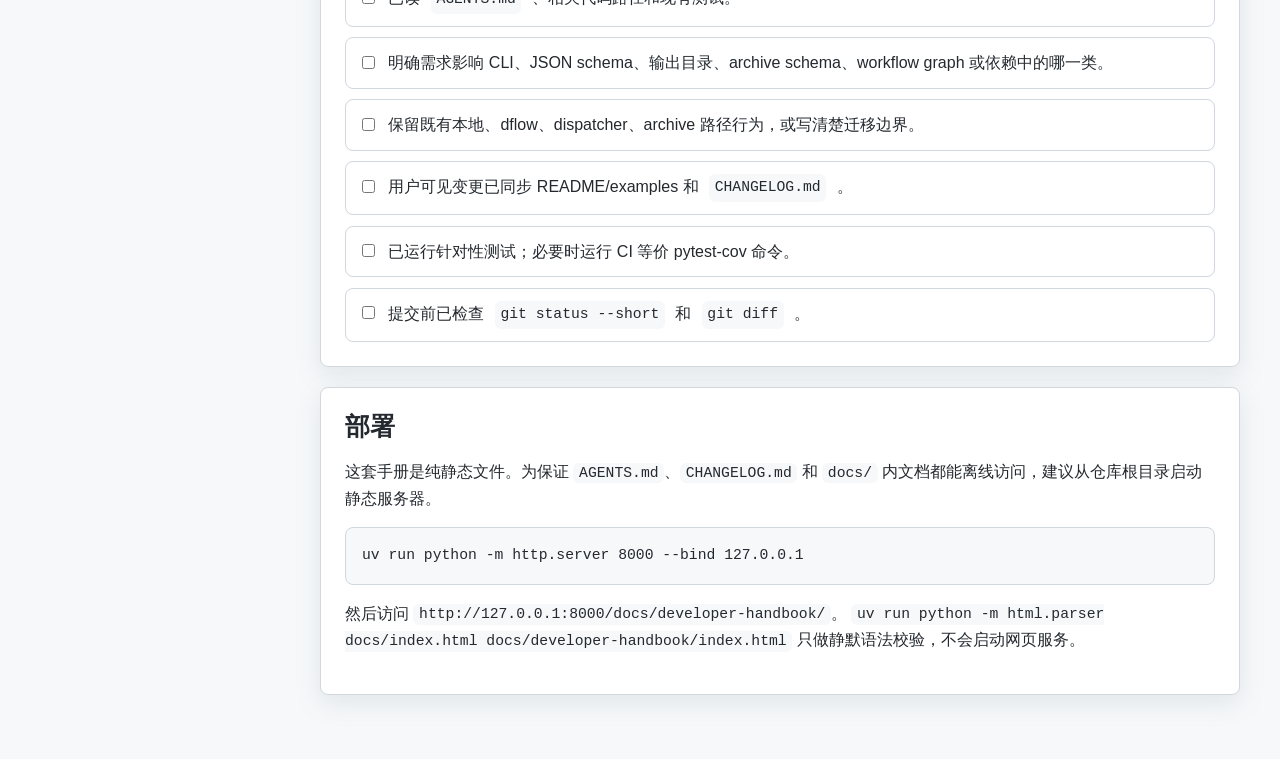
==== commit 161680c5: "Migrate packaging metadata to pyproject.toml" ====
--- a/docs/developer-handbook/index.html
+++ b/docs/developer-handbook/index.html
@@ -141,9 +141,9 @@
                 </tr>
                 <tr>
                   <td>CI、安装、测试运行器、依赖</td>
-                  <td><code>.github/workflows/main.yml</code>、<code>setup.py</code></td>
-                  <td>Python 版本、<code>install_requires</code>、<code>extras_require["test"]</code>、pytest-cov 命令</td>
-                  <td>按 CI 命令验证：<code>cd tests && pytest --cov=apex --cov-report=term-missing --cov-report=xml</code></td>
+                  <td><code>.github/workflows/main.yml</code>、<code>pyproject.toml</code></td>
+                  <td>Python 版本、<code>[project].dependencies</code>、<code>[project.optional-dependencies].test</code>、pytest-cov 命令、uv pip 安装命令</td>
+                  <td>按 CI 命令验证：<code>uv pip install --system -e &quot;.[test]&quot;</code> 后运行 <code>cd tests && pytest --cov=apex --cov-report=term-missing --cov-report=xml</code></td>
                 </tr>
               </tbody>
             </table>
